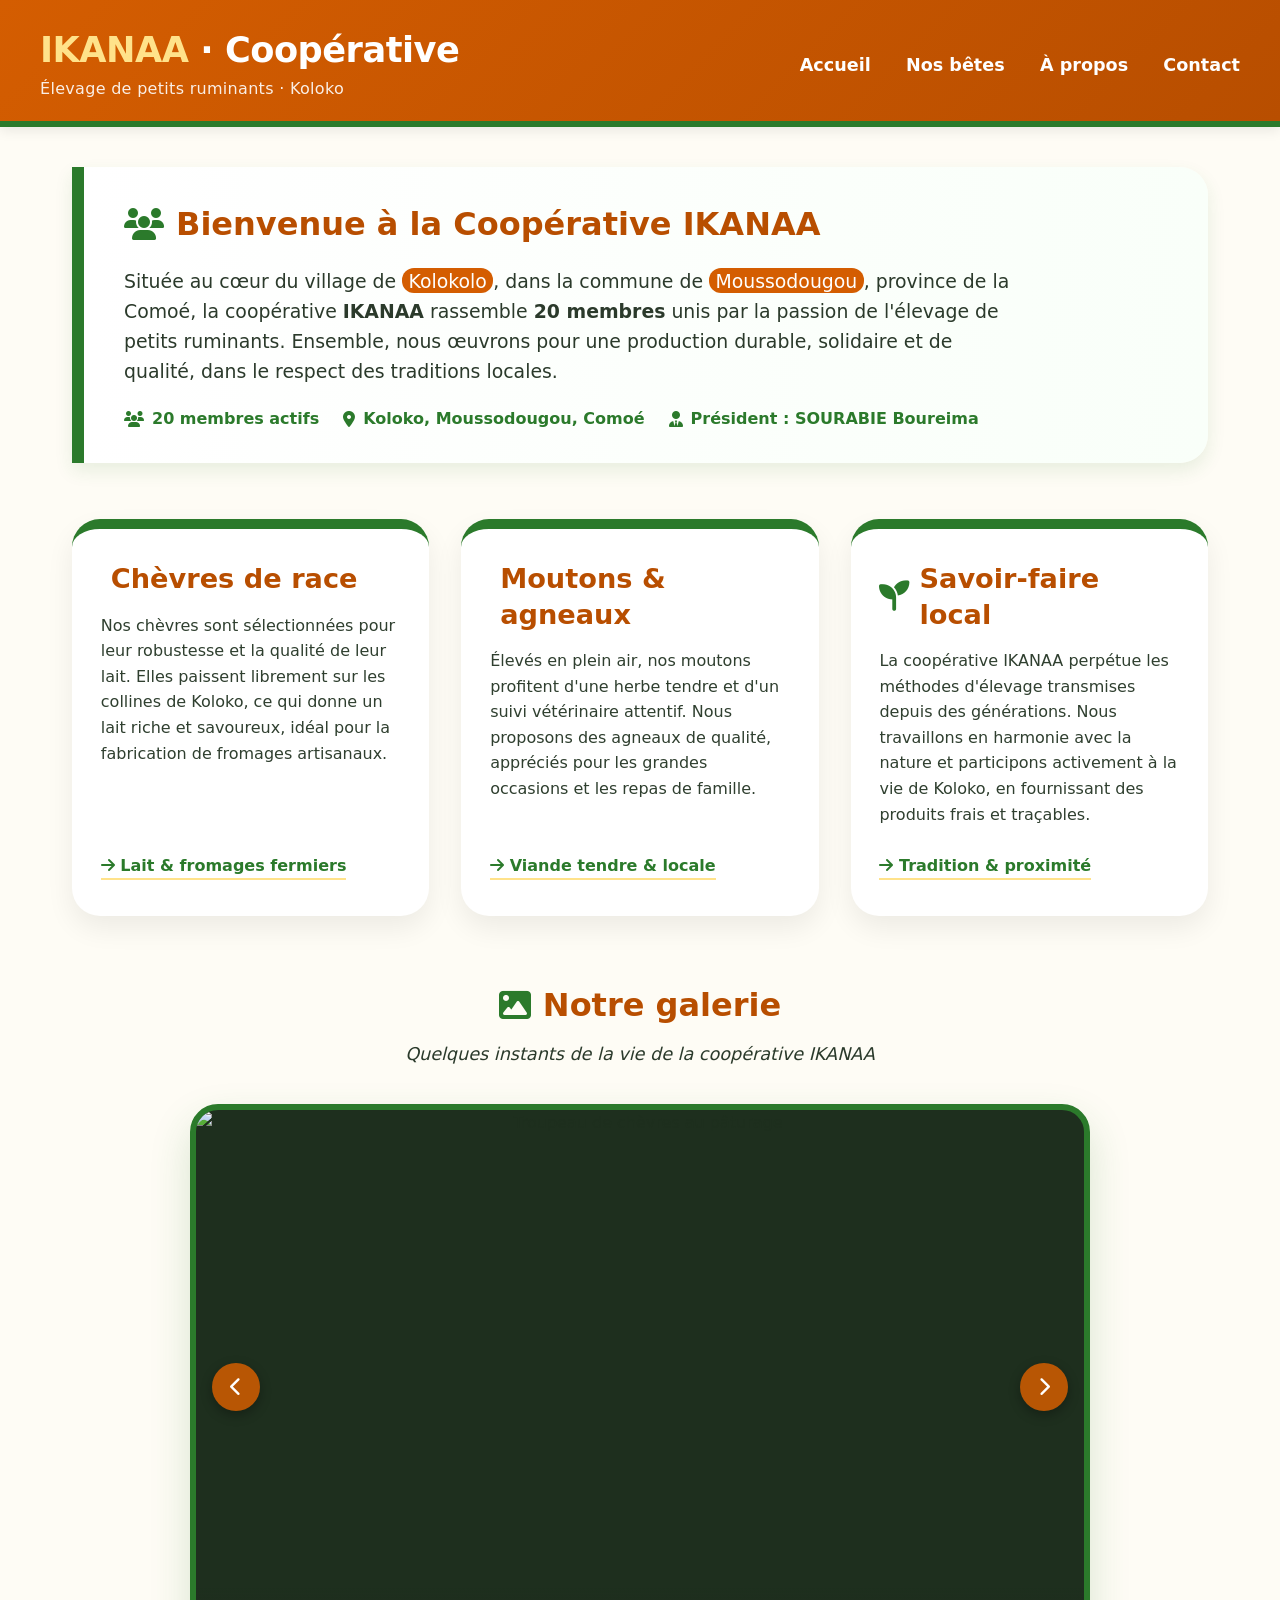
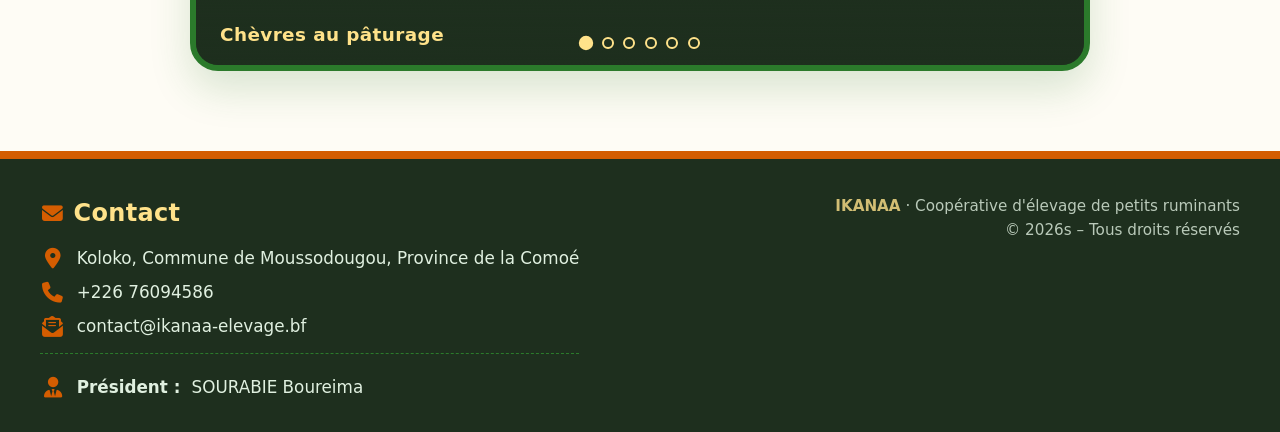
==== index.html @ c22ed73a "Rename indexhtml to index.html" ====
<!DOCTYPE html>
<html lang="fr">
<head>
  <meta charset="UTF-8">
  <meta name="viewport" content="width=device-width, initial-scale=1.0">
  <title>IKANAA · Coopérative d'élevage de petits ruminants à Koloko</title>
  <style>
    /* Réinitialisation douce et palette orange & vert */
    * {
      margin: 0;
      padding: 0;
      box-sizing: border-box;
      font-family: system-ui, 'Segoe UI', Roboto, 'Helvetica Neue', sans-serif;
    }

    body {
      background-color: #fefcf5;
      color: #1e2f1e;
      line-height: 1.6;
      display: flex;
      flex-direction: column;
      min-height: 100vh;
    }

    /* ------ EN-TÊTE & MENU ------ */
    header {
      background: linear-gradient(135deg, #d45d01 0%, #b84e00 100%);
      color: white;
      padding: 1.8rem 2rem 1.2rem;
      border-bottom: 6px solid #2b7a2b;
      box-shadow: 0 4px 12px rgba(0, 0, 0, 0.08);
    }

    .header-container {
      max-width: 1200px;
      margin: 0 auto;
      display: flex;
      flex-wrap: wrap;
      align-items: center;
      justify-content: space-between;
    }

    .logo-titre h1 {
      font-size: 2.2rem;
      font-weight: 700;
      letter-spacing: -0.5px;
      line-height: 1.2;
    }

    .logo-titre h1 span {
      color: #ffe28a;
      font-weight: 800;
    }

    .logo-titre p {
      font-size: 1rem;
      opacity: 0.9;
      margin-top: 0.3rem;
      font-weight: 400;
      letter-spacing: 0.3px;
    }

    nav ul {
      display: flex;
      gap: 2.2rem;
      list-style: none;
    }

    nav a {
      color: white;
      text-decoration: none;
      font-weight: 600;
      font-size: 1.1rem;
      padding: 0.4rem 0;
      border-bottom: 3px solid transparent;
      transition: border-color 0.2s, color 0.2s;
    }

    nav a:hover {
      border-bottom-color: #ffe28a;
      color: #ffe28a;
    }

    /* ------ CORPS PRINCIPAL ------ */
    main {
      flex: 1;
      max-width: 1200px;
      margin: 0 auto;
      padding: 2.5rem 2rem 3rem;
      width: 100%;
    }

    /* Section présentation */
    .presentation {
      background: linear-gradient(to right, #ffffff, #f9fff9);
      border-left: 12px solid #2b7a2b;
      border-radius: 0 28px 28px 0;
      padding: 2rem 2.5rem;
      margin-bottom: 3.5rem;
      box-shadow: 0 8px 18px rgba(43, 122, 43, 0.1);
    }

    .presentation h2 {
      font-size: 2rem;
      color: #b84e00;
      margin-bottom: 1rem;
      display: flex;
      align-items: center;
      gap: 0.75rem;
    }

    .presentation h2::before {
      content: "\f0c0";
      font-family: "Font Awesome 6 Free";
      font-weight: 900;
      font-size: 2rem;
      color: #2b7a2b;
    }

    .presentation p {
      font-size: 1.18rem;
      color: #2b3a2b;
      max-width: 900px;
    }

    .presentation .highlight {
      background: #d45d01;
      color: white;
      padding: 0.1rem 0.4rem;
      border-radius: 12px;
      font-weight: 500;
    }

    .presentation .info-membres {
      margin-top: 1.2rem;
      display: flex;
      flex-wrap: wrap;
      gap: 1.5rem;
      font-weight: 600;
      color: #2b7a2b;
    }

    .presentation .info-membres span {
      display: flex;
      align-items: center;
      gap: 0.5rem;
    }

    /* Cartes */
    .cartes {
      display: flex;
      flex-wrap: wrap;
      gap: 2rem;
      justify-content: center;
    }

    .carte {
      background: white;
      flex: 1 1 280px;
      border-radius: 28px;
      padding: 2rem 1.8rem 2.2rem;
      box-shadow: 0 12px 28px rgba(0, 0, 0, 0.07);
      border-top: 10px solid #2b7a2b;
      transition: transform 0.2s ease, box-shadow 0.2s ease;
      display: flex;
      flex-direction: column;
    }

    .carte:hover {
      transform: translateY(-6px);
      box-shadow: 0 22px 32px rgba(43, 122, 43, 0.15);
      border-top-color: #d45d01;
    }

    .carte h3 {
      font-size: 1.7rem;
      font-weight: 700;
      color: #b84e00;
      margin-bottom: 1rem;
      line-height: 1.3;
      display: flex;
      align-items: center;
      gap: 10px;
    }

    .carte h3 i {
      font-size: 1.9rem;
      color: #2b7a2b;
    }

    .carte p {
      color: #2f3f2f;
      font-size: 1rem;
      flex: 1;
      margin-bottom: 0.8rem;
    }

    .carte .petit-plus {
      margin-top: 0.8rem;
      font-weight: 600;
      color: #2b7a2b;
      display: inline-block;
      border-bottom: 2px solid #ffe28a;
      align-self: flex-start;
    }

    /* ------ GALERIE CARROUSEL ------ */
    .galerie {
      margin-top: 4rem;
      text-align: center;
    }

    .galerie h2 {
      font-size: 2rem;
      color: #b84e00;
      margin-bottom: 0.6rem;
      display: flex;
      align-items: center;
      justify-content: center;
      gap: 0.75rem;
    }

    .galerie h2::before {
      content: "\f03e";
      font-family: "Font Awesome 6 Free";
      font-weight: 900;
      font-size: 2rem;
      color: #2b7a2b;
    }

    .galerie-sous-titre {
      font-size: 1.1rem;
      color: #2b3a2b;
      margin-bottom: 2.2rem;
      font-style: italic;
    }

    .carousel-container {
      position: relative;
      max-width: 900px;
      margin: 0 auto;
      border-radius: 28px;
      overflow: hidden;
      box-shadow: 0 18px 40px rgba(43, 122, 43, 0.18);
      border: 6px solid #2b7a2b;
      background: #1e2f1e;
    }

    .carousel-track-wrapper {
      overflow: hidden;
      width: 100%;
    }

    .carousel-track {
      display: flex;
      transition: transform 0.6s cubic-bezier(0.25, 0.8, 0.25, 1);
      will-change: transform;
    }

    .carousel-slide {
      min-width: 100%;
      position: relative;
      aspect-ratio: 16 / 10;
      margin: 0;
      overflow: hidden;
    }

    .carousel-slide img {
      width: 100%;
      height: 100%;
      object-fit: cover;
      display: block;
    }

    .carousel-legende {
      position: absolute;
      bottom: 0;
      left: 0;
      right: 0;
      background: linear-gradient(to top, rgba(30, 47, 30, 0.9), transparent);
      color: #ffe28a;
      padding: 2rem 1.5rem 1rem;
      font-weight: 600;
      font-size: 1.15rem;
      text-align: left;
      letter-spacing: 0.4px;
    }

    /* Boutons précédent/suivant */
    .carousel-btn {
      position: absolute;
      top: 50%;
      transform: translateY(-50%);
      background: rgba(212, 93, 1, 0.85);
      color: white;
      border: none;
      width: 48px;
      height: 48px;
      border-radius: 50%;
      cursor: pointer;
      font-size: 1.2rem;
      display: flex;
      align-items: center;
      justify-content: center;
      transition: background 0.2s, transform 0.2s;
      z-index: 10;
      box-shadow: 0 4px 12px rgba(0, 0, 0, 0.3);
    }

    .carousel-btn:hover {
      background: #b84e00;
      transform: translateY(-50%) scale(1.1);
    }

    .carousel-btn:active {
      transform: translateY(-50%) scale(0.95);
    }

    .carousel-btn.prev {
      left: 1rem;
    }

    .carousel-btn.next {
      right: 1rem;
    }

    /* Indicateurs (points) */
    .carousel-indicators {
      position: absolute;
      bottom: 1rem;
      left: 50%;
      transform: translateX(-50%);
      display: flex;
      gap: 0.6rem;
      z-index: 10;
    }

    .carousel-indicators button {
      width: 12px;
      height: 12px;
      border-radius: 50%;
      border: 2px solid #ffe28a;
      background: transparent;
      cursor: pointer;
      padding: 0;
      transition: background 0.2s, transform 0.2s;
    }

    .carousel-indicators button.active {
      background: #ffe28a;
      transform: scale(1.2);
    }

    .carousel-indicators button:hover {
      background: rgba(255, 226, 138, 0.6);
    }

    /* ------ PIED DE PAGE ------ */
    footer {
      background: #1e2f1e;
      color: #e0f0e0;
      border-top: 8px solid #d45d01;
      padding: 2.2rem 2rem 1.5rem;
      margin-top: 2rem;
    }

    .footer-content {
      max-width: 1200px;
      margin: 0 auto;
      display: flex;
      flex-wrap: wrap;
      justify-content: space-between;
      align-items: flex-start;
      gap: 1.5rem;
    }

    .contact h4 {
      font-size: 1.5rem;
      color: #ffe28a;
      margin-bottom: 0.8rem;
      font-weight: 600;
      letter-spacing: 0.3px;
      display: flex;
      align-items: center;
      gap: 0.5rem;
    }

    .contact p {
      display: flex;
      align-items: center;
      gap: 0.7rem;
      margin: 0.45rem 0;
      font-size: 1.05rem;
    }

    .contact i {
      font-style: normal;
      font-size: 1.3rem;
      color: #d45d01;
      width: 1.6rem;
      text-align: center;
    }

    .president-info {
      margin-top: 0.8rem;
      padding-top: 0.8rem;
      border-top: 1px dashed #2b7a2b;
    }

    .footer-copy {
      font-size: 0.95rem;
      opacity: 0.8;
      text-align: right;
    }

    .footer-copy strong {
      color: #ffe28a;
    }

    /* Petites adaptations */
    @media (max-width: 700px) {
      header {
        padding: 1.5rem 1.2rem;
      }

      .header-container {
        flex-direction: column;
        align-items: flex-start;
        gap: 1.2rem;
      }

      nav ul {
        gap: 1.5rem;
        flex-wrap: wrap;
      }

      .presentation {
        padding: 1.6rem 1.5rem;
      }

      .presentation h2 {
        font-size: 1.7rem;
      }

      .galerie h2 {
        font-size: 1.7rem;
      }

      .carousel-btn {
        width: 40px;
        height: 40px;
        font-size: 1rem;
      }

      .carousel-btn.prev {
        left: 0.5rem;
      }

      .carousel-btn.next {
        right: 0.5rem;
      }

      .carousel-legende {
        font-size: 1rem;
        padding: 1.5rem 1rem 0.8rem;
      }

      .footer-content {
        flex-direction: column;
        align-items: flex-start;
      }

      .footer-copy {
        text-align: left;
      }
    }

    /* Accessibilité et focus */
    a:focus-visible,
    button:focus-visible {
      outline: 3px solid #ffe28a;
      outline-offset: 4px;
      border-radius: 6px;
    }
  </style>
  <link rel="stylesheet" href="https://cdnjs.cloudflare.com/ajax/libs/font-awesome/6.5.0/css/all.min.css">
</head>
<body>
  <!-- EN-TÊTE avec titre et menu -->
  <header>
    <div class="header-container">
      <div class="logo-titre">
        <h1><span>IKANAA</span> · Coopérative</h1>
        <p>Élevage de petits ruminants · Koloko</p>
      </div>
      <nav>
        <ul>
          <li><a href="#">Accueil</a></li>
          <li><a href="#">Nos bêtes</a></li>
          <li><a href="#">À propos</a></li>
          <li><a href="#">Contact</a></li>
        </ul>
      </nav>
    </div>
  </header>

  <!-- CONTENU PRINCIPAL -->
  <main>
    <!-- Section de présentation -->
    <section class="presentation">
      <h2>Bienvenue à la Coopérative IKANAA</h2>
      <p>
        Située au cœur du village de <span class="highlight">Kolokolo</span>, dans la commune de 
        <span class="highlight">Moussodougou</span>, province de la Comoé, la coopérative 
        <strong>IKANAA</strong> rassemble <strong>20 membres</strong> unis par la passion de 
        l'élevage de petits ruminants. Ensemble, nous œuvrons pour une production durable, 
        solidaire et de qualité, dans le respect des traditions locales.
      </p>
      <div class="info-membres">
        <span><i class="fa-solid fa-users"></i> 20 membres actifs</span>
        <span><i class="fa-solid fa-location-dot"></i> Koloko, Moussodougou, Comoé</span>
        <span><i class="fa-solid fa-user-tie"></i> Président : SOURABIE Boureima</span>
      </div>
    </section>

    <!-- 3 cartes avec titre et texte -->
    <section class="cartes">
      <article class="carte">
        <h3><i class="fa-solid fa-goat"></i> Chèvres de race</h3>
        <p>
          Nos chèvres sont sélectionnées pour leur robustesse et la qualité de leur lait. 
          Elles paissent librement sur les collines de Koloko, ce qui donne un lait 
          riche et savoureux, idéal pour la fabrication de fromages artisanaux.
        </p>
        <span class="petit-plus"><i class="fa-solid fa-arrow-right"></i> Lait & fromages fermiers</span>
      </article>

      <article class="carte">
        <h3><i class="fa-solid fa-sheep"></i> Moutons & agneaux</h3>
        <p>
          Élevés en plein air, nos moutons profitent d'une herbe tendre et d'un suivi 
          vétérinaire attentif. Nous proposons des agneaux de qualité, appréciés pour 
          les grandes occasions et les repas de famille.
        </p>
        <span class="petit-plus"><i class="fa-solid fa-arrow-right"></i> Viande tendre & locale</span>
      </article>

      <article class="carte">
        <h3><i class="fa-solid fa-seedling"></i> Savoir-faire local</h3>
        <p>
          La coopérative IKANAA perpétue les méthodes d'élevage transmises depuis des 
          générations. Nous travaillons en harmonie avec la nature et participons 
          activement à la vie de Koloko, en fournissant des produits frais et traçables.
        </p>
        <span class="petit-plus"><i class="fa-solid fa-arrow-right"></i> Tradition & proximité</span>
      </article>
    </section>

    <!-- GALERIE CARROUSEL -->
    <section class="galerie">
      <h2>Notre galerie</h2>
      <p class="galerie-sous-titre">Quelques instants de la vie de la coopérative IKANAA</p>

      <div class="carousel-container" id="carousel">
        <div class="carousel-track-wrapper">
          <div class="carousel-track" id="carouselTrack">
            <figure class="carousel-slide">
              <img src="https://images.unsplash.com/photo-1524452890241-2c75f9e4c7c8?w=1200&q=80&auto=format&fit=crop" alt="Troupeau de chèvres au pâturage">
              <figcaption class="carousel-legende">Chèvres au pâturage</figcaption>
            </figure>
            <figure class="carousel-slide">
              <img src="https://images.unsplash.com/photo-1484557985045-edf25e08da73?w=1200&q=80&auto=format&fit=crop" alt="Mouton dans les collines">
              <figcaption class="carousel-legende">Moutons en plein air</figcaption>
            </figure>
            <figure class="carousel-slide">
              <img src="https://images.unsplash.com/photo-1516467508483-a7212febe31a?w=1200&q=80&auto=format&fit=crop" alt="Agneau dans un pré">
              <figcaption class="carousel-legende">Agneau curieux</figcaption>
            </figure>
            <figure class="carousel-slide">
              <img src="https://images.unsplash.com/photo-1533416784636-2b0ccfea6b53?w=1200&q=80&auto=format&fit=crop" alt="Chèvre et son chevreau">
              <figcaption class="carousel-legende">Chèvre et son petit</figcaption>
            </figure>
            <figure class="carousel-slide">
              <img src="https://images.unsplash.com/photo-1517849845537-4d257902454a?w=1200&q=80&auto=format&fit=crop" alt="Paysage de Koloko">
              <figcaption class="carousel-legende">Les collines de Koloko</figcaption>
            </figure>
            <figure class="carousel-slide">
              <img src="https://images.unsplash.com/photo-1500595046743-cd271d694d30?w=1200&q=80&auto=format&fit=crop" alt="Coopérative au travail">
              <figcaption class="carousel-legende">Les membres de la coopérative</figcaption>
            </figure>
          </div>
        </div>

        <button class="carousel-btn prev" id="prevBtn" aria-label="Image précédente">
          <i class="fa-solid fa-chevron-left"></i>
        </button>
        <button class="carousel-btn next" id="nextBtn" aria-label="Image suivante">
          <i class="fa-solid fa-chevron-right"></i>
        </button>

        <div class="carousel-indicators" id="indicators"></div>
      </div>
    </section>
  </main>

  <!-- PIED DE PAGE avec contact -->
  <footer>
    <div class="footer-content">
      <div class="contact">
        <h4><i class="fa-solid fa-envelope"></i> Contact</h4>
        <p><i class="fa-solid fa-location-dot"></i> Koloko, Commune de Moussodougou, Province de la Comoé</p>
        <p><i class="fa-solid fa-phone"></i> +226 76094586</p>
        <p><i class="fa-solid fa-envelope-open-text"></i> contact@ikanaa-elevage.bf</p>
        <div class="president-info">
          <p><i class="fa-solid fa-user-tie"></i> <strong>Président :</strong> SOURABIE Boureima</p>
        </div>
      </div>
      <div class="footer-copy">
        <p><strong>IKANAA</strong> · Coopérative d'élevage de petits ruminants</p>
        <p>© 2026s – Tous droits réservés</p>
      </div>
    </div>
  </footer>

  <script>
    (function() {
      const track = document.getElementById('carouselTrack');
      const slides = track.querySelectorAll('.carousel-slide');
      const prevBtn = document.getElementById('prevBtn');
      const nextBtn = document.getElementById('nextBtn');
      const indicatorsContainer = document.getElementById('indicators');
      const totalSlides = slides.length;
      let currentIndex = 0;
      let autoPlayInterval = null;

      // Création des indicateurs
      for (let i = 0; i < totalSlides; i++) {
        const btn = document.createElement('button');
        btn.setAttribute('aria-label', 'Aller à l\'image ' + (i + 1));
        if (i === 0) btn.classList.add('active');
        btn.addEventListener('click', () => goToSlide(i));
        indicatorsContainer.appendChild(btn);
      }

      const indicators = indicatorsContainer.querySelectorAll('button');

      function updateCarousel() {
        track.style.transform = 'translateX(-' + (currentIndex * 100) + '%)';
        indicators.forEach((btn, i) => {
          btn.classList.toggle('active', i === currentIndex);
        });
      }

      function goToSlide(index) {
        if (index < 0) {
          currentIndex = totalSlides - 1;
        } else if (index >= totalSlides) {
          currentIndex = 0;
        } else {
          currentIndex = index;
        }
        updateCarousel();
        resetAutoPlay();
      }

      function nextSlide() {
        goToSlide(currentIndex + 1);
      }

      function prevSlide() {
        goToSlide(currentIndex - 1);
      }

      prevBtn.addEventListener('click', prevSlide);
      nextBtn.addEventListener('click', nextSlide);

      // Navigation au clavier
      document.getElementById('carousel').addEventListener('keydown', (e) => {
        if (e.key === 'ArrowLeft') prevSlide();
        if (e.key === 'ArrowRight') nextSlide();
      });

      // Lecture automatique
      function startAutoPlay() {
        autoPlayInterval = setInterval(nextSlide, 5000);
      }

      function resetAutoPlay() {
        clearInterval(autoPlayInterval);
        startAutoPlay();
      }

      // Pause au survol
      const carouselContainer = document.getElementById('carousel');
      carouselContainer.addEventListener('mouseenter', () => {
        clearInterval(autoPlayInterval);
      });
      carouselContainer.addEventListener('mouseleave', () => {
        startAutoPlay();
      });

      // Support tactile (swipe)
      let touchStartX = 0;
      let touchEndX = 0;

      carouselContainer.addEventListener('touchstart', (e) => {
        touchStartX = e.changedTouches[0].screenX;
      }, { passive: true });

      carouselContainer.addEventListener('touchend', (e) => {
        touchEndX = e.changedTouches[0].screenX;
        const diff = touchStartX - touchEndX;
        if (Math.abs(diff) > 50) {
          if (diff > 0) {
            nextSlide();
          } else {
            prevSlide();
          }
        }
      }, { passive: true });

      // Démarrage
      startAutoPlay();
    })();
  </script>
</body>
</html>
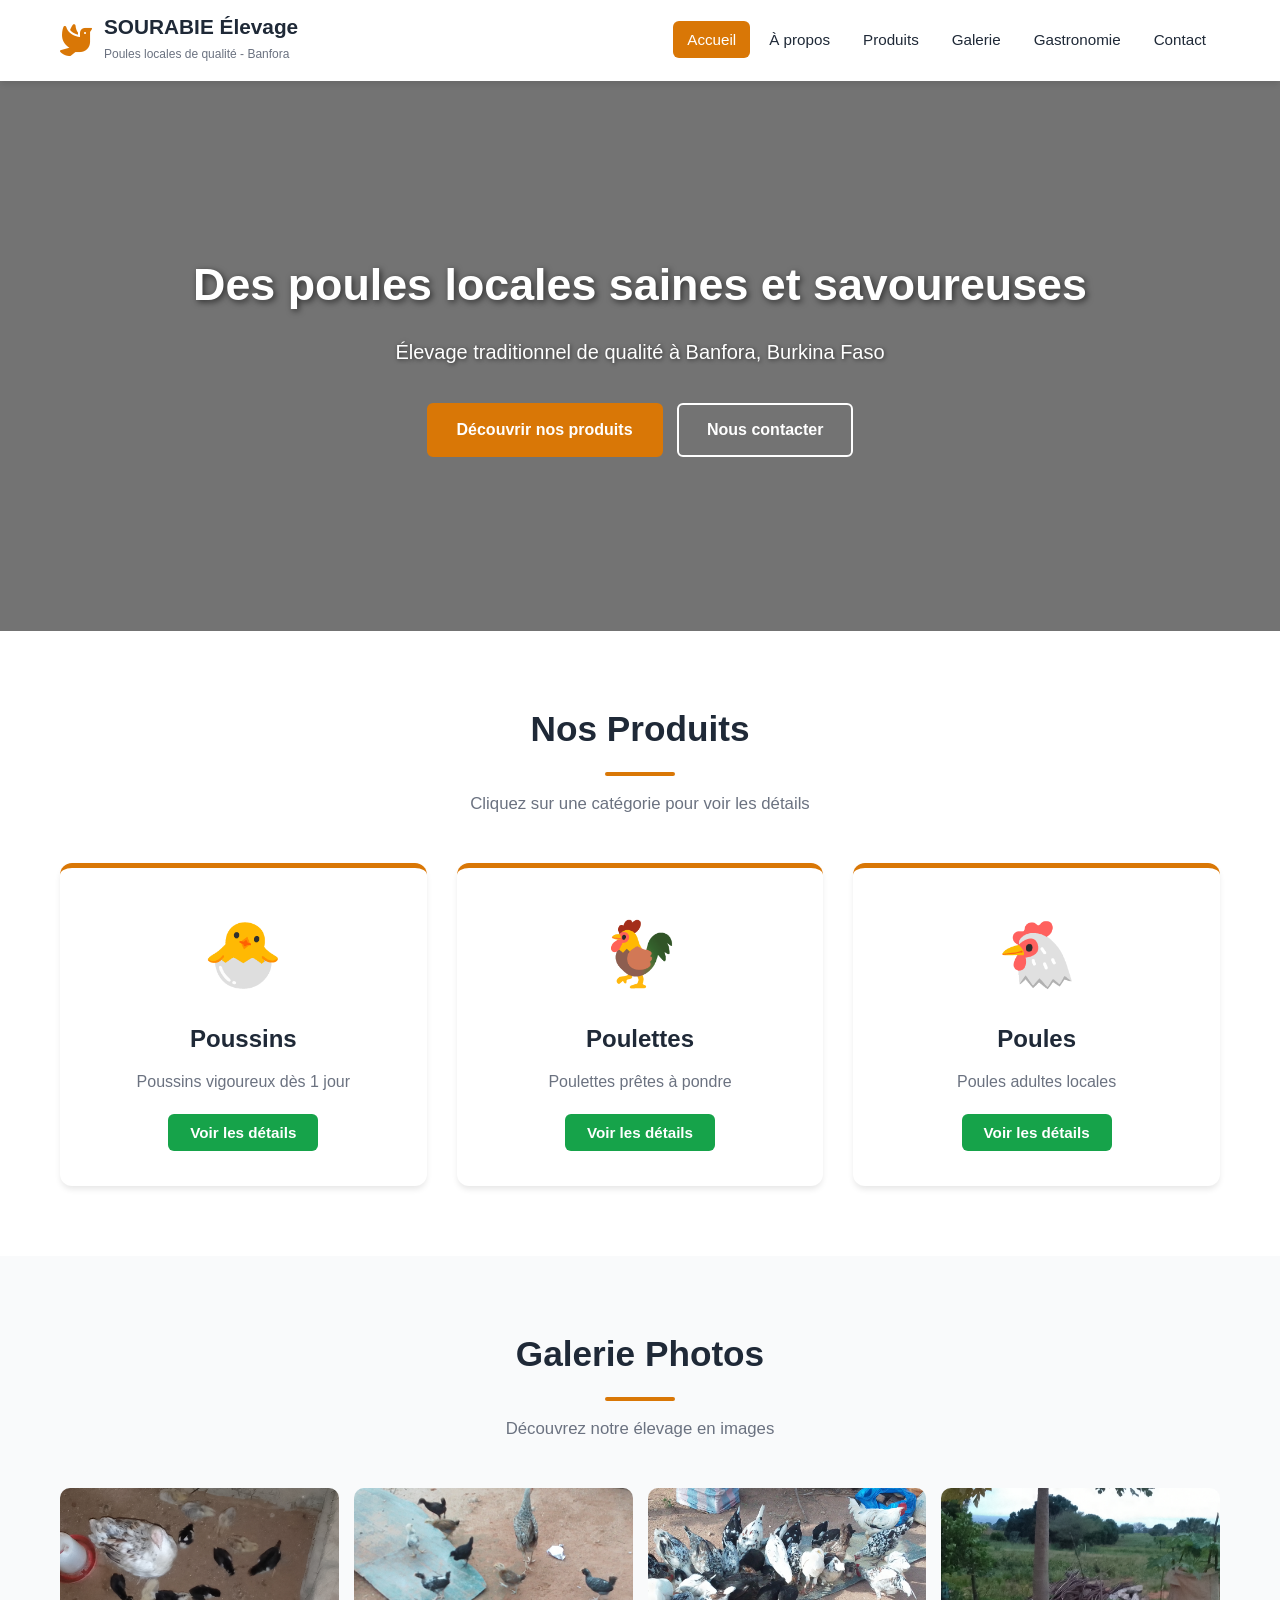
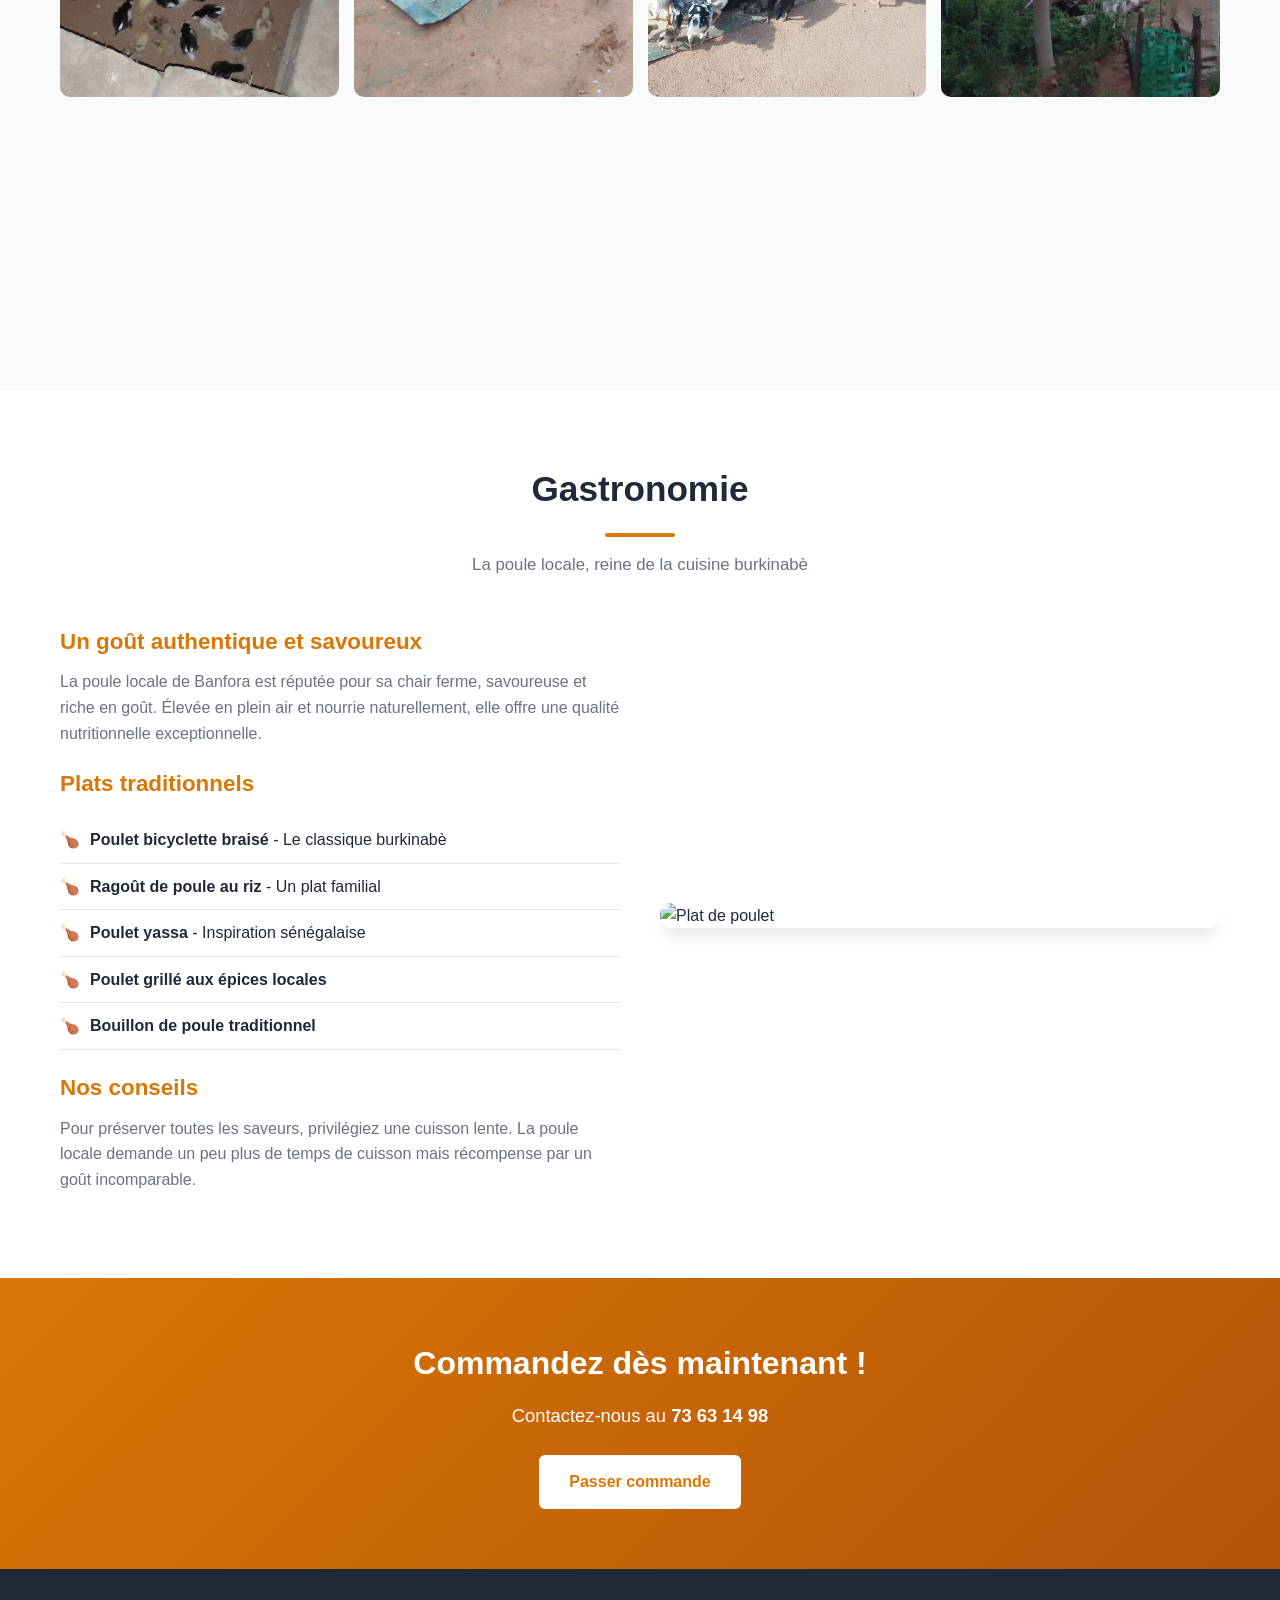
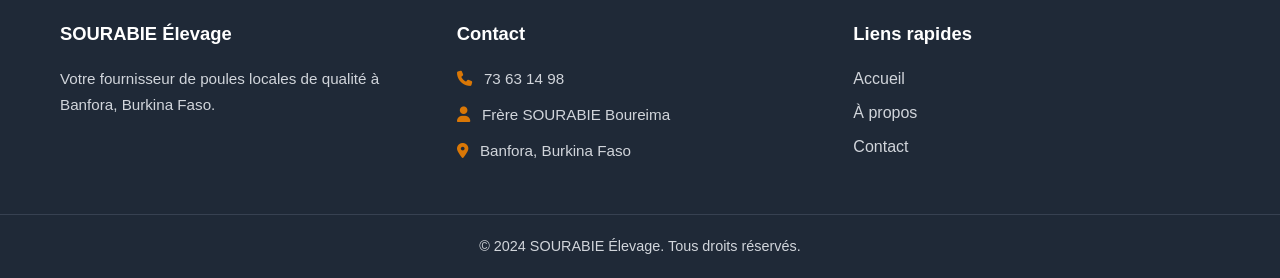
==== commit ff434177: "Add files via upload" ====
--- a/index.html
+++ b/index.html
@@ -1,727 +1,190 @@
-<!DOCTYPE html>
-<html lang="fr">
-<head>
-  <meta charset="UTF-8">
-  <meta name="viewport" content="width=device-width, initial-scale=1.0">
-  <title>IKANAA · Coopérative d'élevage de petits ruminants à Koloko</title>
-  <style>
-    /* Réinitialisation douce et palette orange & vert */
-    * {
-      margin: 0;
-      padding: 0;
-      box-sizing: border-box;
-      font-family: system-ui, 'Segoe UI', Roboto, 'Helvetica Neue', sans-serif;
-    }
-
-    body {
-      background-color: #fefcf5;
-      color: #1e2f1e;
-      line-height: 1.6;
-      display: flex;
-      flex-direction: column;
-      min-height: 100vh;
-    }
-
-    /* ------ EN-TÊTE & MENU ------ */
-    header {
-      background: linear-gradient(135deg, #d45d01 0%, #b84e00 100%);
-      color: white;
-      padding: 1.8rem 2rem 1.2rem;
-      border-bottom: 6px solid #2b7a2b;
-      box-shadow: 0 4px 12px rgba(0, 0, 0, 0.08);
-    }
-
-    .header-container {
-      max-width: 1200px;
-      margin: 0 auto;
-      display: flex;
-      flex-wrap: wrap;
-      align-items: center;
-      justify-content: space-between;
-    }
-
-    .logo-titre h1 {
-      font-size: 2.2rem;
-      font-weight: 700;
-      letter-spacing: -0.5px;
-      line-height: 1.2;
-    }
-
-    .logo-titre h1 span {
-      color: #ffe28a;
-      font-weight: 800;
-    }
-
-    .logo-titre p {
-      font-size: 1rem;
-      opacity: 0.9;
-      margin-top: 0.3rem;
-      font-weight: 400;
-      letter-spacing: 0.3px;
-    }
-
-    nav ul {
-      display: flex;
-      gap: 2.2rem;
-      list-style: none;
-    }
-
-    nav a {
-      color: white;
-      text-decoration: none;
-      font-weight: 600;
-      font-size: 1.1rem;
-      padding: 0.4rem 0;
-      border-bottom: 3px solid transparent;
-      transition: border-color 0.2s, color 0.2s;
-    }
-
-    nav a:hover {
-      border-bottom-color: #ffe28a;
-      color: #ffe28a;
-    }
-
-    /* ------ CORPS PRINCIPAL ------ */
-    main {
-      flex: 1;
-      max-width: 1200px;
-      margin: 0 auto;
-      padding: 2.5rem 2rem 3rem;
-      width: 100%;
-    }
-
-    /* Section présentation */
-    .presentation {
-      background: linear-gradient(to right, #ffffff, #f9fff9);
-      border-left: 12px solid #2b7a2b;
-      border-radius: 0 28px 28px 0;
-      padding: 2rem 2.5rem;
-      margin-bottom: 3.5rem;
-      box-shadow: 0 8px 18px rgba(43, 122, 43, 0.1);
-    }
-
-    .presentation h2 {
-      font-size: 2rem;
-      color: #b84e00;
-      margin-bottom: 1rem;
-      display: flex;
-      align-items: center;
-      gap: 0.75rem;
-    }
-
-    .presentation h2::before {
-      content: "\f0c0";
-      font-family: "Font Awesome 6 Free";
-      font-weight: 900;
-      font-size: 2rem;
-      color: #2b7a2b;
-    }
-
-    .presentation p {
-      font-size: 1.18rem;
-      color: #2b3a2b;
-      max-width: 900px;
-    }
-
-    .presentation .highlight {
-      background: #d45d01;
-      color: white;
-      padding: 0.1rem 0.4rem;
-      border-radius: 12px;
-      font-weight: 500;
-    }
-
-    .presentation .info-membres {
-      margin-top: 1.2rem;
-      display: flex;
-      flex-wrap: wrap;
-      gap: 1.5rem;
-      font-weight: 600;
-      color: #2b7a2b;
-    }
-
-    .presentation .info-membres span {
-      display: flex;
-      align-items: center;
-      gap: 0.5rem;
-    }
-
-    /* Cartes */
-    .cartes {
-      display: flex;
-      flex-wrap: wrap;
-      gap: 2rem;
-      justify-content: center;
-    }
-
-    .carte {
-      background: white;
-      flex: 1 1 280px;
-      border-radius: 28px;
-      padding: 2rem 1.8rem 2.2rem;
-      box-shadow: 0 12px 28px rgba(0, 0, 0, 0.07);
-      border-top: 10px solid #2b7a2b;
-      transition: transform 0.2s ease, box-shadow 0.2s ease;
-      display: flex;
-      flex-direction: column;
-    }
-
-    .carte:hover {
-      transform: translateY(-6px);
-      box-shadow: 0 22px 32px rgba(43, 122, 43, 0.15);
-      border-top-color: #d45d01;
-    }
-
-    .carte h3 {
-      font-size: 1.7rem;
-      font-weight: 700;
-      color: #b84e00;
-      margin-bottom: 1rem;
-      line-height: 1.3;
-      display: flex;
-      align-items: center;
-      gap: 10px;
-    }
-
-    .carte h3 i {
-      font-size: 1.9rem;
-      color: #2b7a2b;
-    }
-
-    .carte p {
-      color: #2f3f2f;
-      font-size: 1rem;
-      flex: 1;
-      margin-bottom: 0.8rem;
-    }
-
-    .carte .petit-plus {
-      margin-top: 0.8rem;
-      font-weight: 600;
-      color: #2b7a2b;
-      display: inline-block;
-      border-bottom: 2px solid #ffe28a;
-      align-self: flex-start;
-    }
-
-    /* ------ GALERIE CARROUSEL ------ */
-    .galerie {
-      margin-top: 4rem;
-      text-align: center;
-    }
-
-    .galerie h2 {
-      font-size: 2rem;
-      color: #b84e00;
-      margin-bottom: 0.6rem;
-      display: flex;
-      align-items: center;
-      justify-content: center;
-      gap: 0.75rem;
-    }
-
-    .galerie h2::before {
-      content: "\f03e";
-      font-family: "Font Awesome 6 Free";
-      font-weight: 900;
-      font-size: 2rem;
-      color: #2b7a2b;
-    }
-
-    .galerie-sous-titre {
-      font-size: 1.1rem;
-      color: #2b3a2b;
-      margin-bottom: 2.2rem;
-      font-style: italic;
-    }
-
-    .carousel-container {
-      position: relative;
-      max-width: 900px;
-      margin: 0 auto;
-      border-radius: 28px;
-      overflow: hidden;
-      box-shadow: 0 18px 40px rgba(43, 122, 43, 0.18);
-      border: 6px solid #2b7a2b;
-      background: #1e2f1e;
-    }
-
-    .carousel-track-wrapper {
-      overflow: hidden;
-      width: 100%;
-    }
-
-    .carousel-track {
-      display: flex;
-      transition: transform 0.6s cubic-bezier(0.25, 0.8, 0.25, 1);
-      will-change: transform;
-    }
-
-    .carousel-slide {
-      min-width: 100%;
-      position: relative;
-      aspect-ratio: 16 / 10;
-      margin: 0;
-      overflow: hidden;
-    }
-
-    .carousel-slide img {
-      width: 100%;
-      height: 100%;
-      object-fit: cover;
-      display: block;
-    }
-
-    .carousel-legende {
-      position: absolute;
-      bottom: 0;
-      left: 0;
-      right: 0;
-      background: linear-gradient(to top, rgba(30, 47, 30, 0.9), transparent);
-      color: #ffe28a;
-      padding: 2rem 1.5rem 1rem;
-      font-weight: 600;
-      font-size: 1.15rem;
-      text-align: left;
-      letter-spacing: 0.4px;
-    }
-
-    /* Boutons précédent/suivant */
-    .carousel-btn {
-      position: absolute;
-      top: 50%;
-      transform: translateY(-50%);
-      background: rgba(212, 93, 1, 0.85);
-      color: white;
-      border: none;
-      width: 48px;
-      height: 48px;
-      border-radius: 50%;
-      cursor: pointer;
-      font-size: 1.2rem;
-      display: flex;
-      align-items: center;
-      justify-content: center;
-      transition: background 0.2s, transform 0.2s;
-      z-index: 10;
-      box-shadow: 0 4px 12px rgba(0, 0, 0, 0.3);
-    }
-
-    .carousel-btn:hover {
-      background: #b84e00;
-      transform: translateY(-50%) scale(1.1);
-    }
-
-    .carousel-btn:active {
-      transform: translateY(-50%) scale(0.95);
-    }
-
-    .carousel-btn.prev {
-      left: 1rem;
-    }
-
-    .carousel-btn.next {
-      right: 1rem;
-    }
-
-    /* Indicateurs (points) */
-    .carousel-indicators {
-      position: absolute;
-      bottom: 1rem;
-      left: 50%;
-      transform: translateX(-50%);
-      display: flex;
-      gap: 0.6rem;
-      z-index: 10;
-    }
-
-    .carousel-indicators button {
-      width: 12px;
-      height: 12px;
-      border-radius: 50%;
-      border: 2px solid #ffe28a;
-      background: transparent;
-      cursor: pointer;
-      padding: 0;
-      transition: background 0.2s, transform 0.2s;
-    }
-
-    .carousel-indicators button.active {
-      background: #ffe28a;
-      transform: scale(1.2);
-    }
-
-    .carousel-indicators button:hover {
-      background: rgba(255, 226, 138, 0.6);
-    }
-
-    /* ------ PIED DE PAGE ------ */
-    footer {
-      background: #1e2f1e;
-      color: #e0f0e0;
-      border-top: 8px solid #d45d01;
-      padding: 2.2rem 2rem 1.5rem;
-      margin-top: 2rem;
-    }
-
-    .footer-content {
-      max-width: 1200px;
-      margin: 0 auto;
-      display: flex;
-      flex-wrap: wrap;
-      justify-content: space-between;
-      align-items: flex-start;
-      gap: 1.5rem;
-    }
-
-    .contact h4 {
-      font-size: 1.5rem;
-      color: #ffe28a;
-      margin-bottom: 0.8rem;
-      font-weight: 600;
-      letter-spacing: 0.3px;
-      display: flex;
-      align-items: center;
-      gap: 0.5rem;
-    }
-
-    .contact p {
-      display: flex;
-      align-items: center;
-      gap: 0.7rem;
-      margin: 0.45rem 0;
-      font-size: 1.05rem;
-    }
-
-    .contact i {
-      font-style: normal;
-      font-size: 1.3rem;
-      color: #d45d01;
-      width: 1.6rem;
-      text-align: center;
-    }
-
-    .president-info {
-      margin-top: 0.8rem;
-      padding-top: 0.8rem;
-      border-top: 1px dashed #2b7a2b;
-    }
-
-    .footer-copy {
-      font-size: 0.95rem;
-      opacity: 0.8;
-      text-align: right;
-    }
-
-    .footer-copy strong {
-      color: #ffe28a;
-    }
-
-    /* Petites adaptations */
-    @media (max-width: 700px) {
-      header {
-        padding: 1.5rem 1.2rem;
-      }
-
-      .header-container {
-        flex-direction: column;
-        align-items: flex-start;
-        gap: 1.2rem;
-      }
-
-      nav ul {
-        gap: 1.5rem;
-        flex-wrap: wrap;
-      }
-
-      .presentation {
-        padding: 1.6rem 1.5rem;
-      }
-
-      .presentation h2 {
-        font-size: 1.7rem;
-      }
-
-      .galerie h2 {
-        font-size: 1.7rem;
-      }
-
-      .carousel-btn {
-        width: 40px;
-        height: 40px;
-        font-size: 1rem;
-      }
-
-      .carousel-btn.prev {
-        left: 0.5rem;
-      }
-
-      .carousel-btn.next {
-        right: 0.5rem;
-      }
-
-      .carousel-legende {
-        font-size: 1rem;
-        padding: 1.5rem 1rem 0.8rem;
-      }
-
-      .footer-content {
-        flex-direction: column;
-        align-items: flex-start;
-      }
-
-      .footer-copy {
-        text-align: left;
-      }
-    }
-
-    /* Accessibilité et focus */
-    a:focus-visible,
-    button:focus-visible {
-      outline: 3px solid #ffe28a;
-      outline-offset: 4px;
-      border-radius: 6px;
-    }
-  </style>
-  <link rel="stylesheet" href="https://cdnjs.cloudflare.com/ajax/libs/font-awesome/6.5.0/css/all.min.css">
-</head>
-<body>
-  <!-- EN-TÊTE avec titre et menu -->
-  <header>
-    <div class="header-container">
-      <div class="logo-titre">
-        <h1><span>IKANAA</span> · Coopérative</h1>
-        <p>Élevage de petits ruminants · Koloko</p>
-      </div>
-      <nav>
-        <ul>
-          <li><a href="#">Accueil</a></li>
-          <li><a href="#">Nos bêtes</a></li>
-          <li><a href="#">À propos</a></li>
-          <li><a href="#">Contact</a></li>
-        </ul>
-      </nav>
-    </div>
-  </header>
-
-  <!-- CONTENU PRINCIPAL -->
-  <main>
-    <!-- Section de présentation -->
-    <section class="presentation">
-      <h2>Bienvenue à la Coopérative IKANAA</h2>
-      <p>
-        Située au cœur du village de <span class="highlight">Kolokolo</span>, dans la commune de 
-        <span class="highlight">Moussodougou</span>, province de la Comoé, la coopérative 
-        <strong>IKANAA</strong> rassemble <strong>20 membres</strong> unis par la passion de 
-        l'élevage de petits ruminants. Ensemble, nous œuvrons pour une production durable, 
-        solidaire et de qualité, dans le respect des traditions locales.
-      </p>
-      <div class="info-membres">
-        <span><i class="fa-solid fa-users"></i> 20 membres actifs</span>
-        <span><i class="fa-solid fa-location-dot"></i> Koloko, Moussodougou, Comoé</span>
-        <span><i class="fa-solid fa-user-tie"></i> Président : SOURABIE Boureima</span>
-      </div>
-    </section>
-
-    <!-- 3 cartes avec titre et texte -->
-    <section class="cartes">
-      <article class="carte">
-        <h3><i class="fa-solid fa-goat"></i> Chèvres de race</h3>
-        <p>
-          Nos chèvres sont sélectionnées pour leur robustesse et la qualité de leur lait. 
-          Elles paissent librement sur les collines de Koloko, ce qui donne un lait 
-          riche et savoureux, idéal pour la fabrication de fromages artisanaux.
-        </p>
-        <span class="petit-plus"><i class="fa-solid fa-arrow-right"></i> Lait & fromages fermiers</span>
-      </article>
-
-      <article class="carte">
-        <h3><i class="fa-solid fa-sheep"></i> Moutons & agneaux</h3>
-        <p>
-          Élevés en plein air, nos moutons profitent d'une herbe tendre et d'un suivi 
-          vétérinaire attentif. Nous proposons des agneaux de qualité, appréciés pour 
-          les grandes occasions et les repas de famille.
-        </p>
-        <span class="petit-plus"><i class="fa-solid fa-arrow-right"></i> Viande tendre & locale</span>
-      </article>
-
-      <article class="carte">
-        <h3><i class="fa-solid fa-seedling"></i> Savoir-faire local</h3>
-        <p>
-          La coopérative IKANAA perpétue les méthodes d'élevage transmises depuis des 
-          générations. Nous travaillons en harmonie avec la nature et participons 
-          activement à la vie de Koloko, en fournissant des produits frais et traçables.
-        </p>
-        <span class="petit-plus"><i class="fa-solid fa-arrow-right"></i> Tradition & proximité</span>
-      </article>
-    </section>
-
-    <!-- GALERIE CARROUSEL -->
-    <section class="galerie">
-      <h2>Notre galerie</h2>
-      <p class="galerie-sous-titre">Quelques instants de la vie de la coopérative IKANAA</p>
-
-      <div class="carousel-container" id="carousel">
-        <div class="carousel-track-wrapper">
-          <div class="carousel-track" id="carouselTrack">
-            <figure class="carousel-slide">
-              <img src="https://images.unsplash.com/photo-1524452890241-2c75f9e4c7c8?w=1200&q=80&auto=format&fit=crop" alt="Troupeau de chèvres au pâturage">
-              <figcaption class="carousel-legende">Chèvres au pâturage</figcaption>
-            </figure>
-            <figure class="carousel-slide">
-              <img src="https://images.unsplash.com/photo-1484557985045-edf25e08da73?w=1200&q=80&auto=format&fit=crop" alt="Mouton dans les collines">
-              <figcaption class="carousel-legende">Moutons en plein air</figcaption>
-            </figure>
-            <figure class="carousel-slide">
-              <img src="https://images.unsplash.com/photo-1516467508483-a7212febe31a?w=1200&q=80&auto=format&fit=crop" alt="Agneau dans un pré">
-              <figcaption class="carousel-legende">Agneau curieux</figcaption>
-            </figure>
-            <figure class="carousel-slide">
-              <img src="https://images.unsplash.com/photo-1533416784636-2b0ccfea6b53?w=1200&q=80&auto=format&fit=crop" alt="Chèvre et son chevreau">
-              <figcaption class="carousel-legende">Chèvre et son petit</figcaption>
-            </figure>
-            <figure class="carousel-slide">
-              <img src="https://images.unsplash.com/photo-1517849845537-4d257902454a?w=1200&q=80&auto=format&fit=crop" alt="Paysage de Koloko">
-              <figcaption class="carousel-legende">Les collines de Koloko</figcaption>
-            </figure>
-            <figure class="carousel-slide">
-              <img src="https://images.unsplash.com/photo-1500595046743-cd271d694d30?w=1200&q=80&auto=format&fit=crop" alt="Coopérative au travail">
-              <figcaption class="carousel-legende">Les membres de la coopérative</figcaption>
-            </figure>
-          </div>
-        </div>
-
-        <button class="carousel-btn prev" id="prevBtn" aria-label="Image précédente">
-          <i class="fa-solid fa-chevron-left"></i>
-        </button>
-        <button class="carousel-btn next" id="nextBtn" aria-label="Image suivante">
-          <i class="fa-solid fa-chevron-right"></i>
-        </button>
-
-        <div class="carousel-indicators" id="indicators"></div>
-      </div>
-    </section>
-  </main>
-
-  <!-- PIED DE PAGE avec contact -->
-  <footer>
-    <div class="footer-content">
-      <div class="contact">
-        <h4><i class="fa-solid fa-envelope"></i> Contact</h4>
-        <p><i class="fa-solid fa-location-dot"></i> Koloko, Commune de Moussodougou, Province de la Comoé</p>
-        <p><i class="fa-solid fa-phone"></i> +226 76094586</p>
-        <p><i class="fa-solid fa-envelope-open-text"></i> contact@ikanaa-elevage.bf</p>
-        <div class="president-info">
-          <p><i class="fa-solid fa-user-tie"></i> <strong>Président :</strong> SOURABIE Boureima</p>
-        </div>
-      </div>
-      <div class="footer-copy">
-        <p><strong>IKANAA</strong> · Coopérative d'élevage de petits ruminants</p>
-        <p>© 2026s – Tous droits réservés</p>
-      </div>
-    </div>
-  </footer>
-
-  <script>
-    (function() {
-      const track = document.getElementById('carouselTrack');
-      const slides = track.querySelectorAll('.carousel-slide');
-      const prevBtn = document.getElementById('prevBtn');
-      const nextBtn = document.getElementById('nextBtn');
-      const indicatorsContainer = document.getElementById('indicators');
-      const totalSlides = slides.length;
-      let currentIndex = 0;
-      let autoPlayInterval = null;
-
-      // Création des indicateurs
-      for (let i = 0; i < totalSlides; i++) {
-        const btn = document.createElement('button');
-        btn.setAttribute('aria-label', 'Aller à l\'image ' + (i + 1));
-        if (i === 0) btn.classList.add('active');
-        btn.addEventListener('click', () => goToSlide(i));
-        indicatorsContainer.appendChild(btn);
-      }
-
-      const indicators = indicatorsContainer.querySelectorAll('button');
-
-      function updateCarousel() {
-        track.style.transform = 'translateX(-' + (currentIndex * 100) + '%)';
-        indicators.forEach((btn, i) => {
-          btn.classList.toggle('active', i === currentIndex);
-        });
-      }
-
-      function goToSlide(index) {
-        if (index < 0) {
-          currentIndex = totalSlides - 1;
-        } else if (index >= totalSlides) {
-          currentIndex = 0;
-        } else {
-          currentIndex = index;
-        }
-        updateCarousel();
-        resetAutoPlay();
-      }
-
-      function nextSlide() {
-        goToSlide(currentIndex + 1);
-      }
-
-      function prevSlide() {
-        goToSlide(currentIndex - 1);
-      }
-
-      prevBtn.addEventListener('click', prevSlide);
-      nextBtn.addEventListener('click', nextSlide);
-
-      // Navigation au clavier
-      document.getElementById('carousel').addEventListener('keydown', (e) => {
-        if (e.key === 'ArrowLeft') prevSlide();
-        if (e.key === 'ArrowRight') nextSlide();
-      });
-
-      // Lecture automatique
-      function startAutoPlay() {
-        autoPlayInterval = setInterval(nextSlide, 5000);
-      }
-
-      function resetAutoPlay() {
-        clearInterval(autoPlayInterval);
-        startAutoPlay();
-      }
-
-      // Pause au survol
-      const carouselContainer = document.getElementById('carousel');
-      carouselContainer.addEventListener('mouseenter', () => {
-        clearInterval(autoPlayInterval);
-      });
-      carouselContainer.addEventListener('mouseleave', () => {
-        startAutoPlay();
-      });
-
-      // Support tactile (swipe)
-      let touchStartX = 0;
-      let touchEndX = 0;
-
-      carouselContainer.addEventListener('touchstart', (e) => {
-        touchStartX = e.changedTouches[0].screenX;
-      }, { passive: true });
-
-      carouselContainer.addEventListener('touchend', (e) => {
-        touchEndX = e.changedTouches[0].screenX;
-        const diff = touchStartX - touchEndX;
-        if (Math.abs(diff) > 50) {
-          if (diff > 0) {
-            nextSlide();
-          } else {
-            prevSlide();
-          }
-        }
-      }, { passive: true });
-
-      // Démarrage
-      startAutoPlay();
-    })();
-  </script>
-</body>
-</html>
+<!DOCTYPE html>
+<html lang="fr">
+<head>
+    <meta charset="UTF-8">
+    <meta name="viewport" content="width=device-width, initial-scale=1.0">
+    <meta name="description" content="Vente de poules locales, poulettes et poussins à Banfora, Burkina Faso. Frère SOURABIE Boureima - Élevage de qualité.">
+    <title>SOURABIE Élevage - Poules Locales à Banfora</title>
+    <link rel="stylesheet" href="style.css">
+    <link rel="stylesheet" href="https://cdnjs.cloudflare.com/ajax/libs/font-awesome/6.4.0/css/all.min.css">
+</head>
+<body>
+    <!-- En-tête -->
+    <header>
+        <div class="container header-container">
+            <div class="logo">
+                <i class="fas fa-dove"></i>
+                <div>
+                    <h1>SOURABIE Élevage</h1>
+                    <span>Poules locales de qualité - Banfora</span>
+                </div>
+            </div>
+            <nav>
+                <button class="menu-toggle" id="menuToggle" aria-label="Menu">
+                    <i class="fas fa-bars"></i>
+                </button>
+                <ul class="nav-menu" id="navMenu">
+                    <li><a href="index.html" class="active">Accueil</a></li>
+                    <li><a href="apropos.html">À propos</a></li>
+                    <li><a href="#produits">Produits</a></li>
+                    <li><a href="#galerie">Galerie</a></li>
+                    <li><a href="#gastronomie">Gastronomie</a></li>
+                    <li><a href="contact.html">Contact</a></li>
+                </ul>
+            </nav>
+        </div>
+    </header>
+
+    <!-- Bannière hero -->
+    <section class="hero">
+        <div class="hero-content">
+            <h2>Des poules locales saines et savoureuses</h2>
+            <p>Élevage traditionnel de qualité à Banfora, Burkina Faso</p>
+            <a href="#produits" class="btn btn-primary">Découvrir nos produits</a>
+            <a href="contact.html" class="btn btn-secondary">Nous contacter</a>
+        </div>
+    </section>
+
+    <!-- Section produits -->
+    <section id="produits" class="section">
+        <div class="container">
+            <h2 class="section-title">Nos Produits</h2>
+            <p class="section-subtitle">Cliquez sur une catégorie pour voir les détails</p>
+            
+            <div class="produits-grid">
+                <div class="produit-card" data-produit="poussin">
+                    <div class="produit-icon">🐣</div>
+                    <h3>Poussins</h3>
+                    <p>Poussins vigoureux dès 1 jour</p>
+                    <button class="btn-details">Voir les détails</button>
+                </div>
+                
+                <div class="produit-card" data-produit="poulette">
+                    <div class="produit-icon">🐓</div>
+                    <h3>Poulettes</h3>
+                    <p>Poulettes prêtes à pondre</p>
+                    <button class="btn-details">Voir les détails</button>
+                </div>
+                
+                <div class="produit-card" data-produit="poule">
+                    <div class="produit-icon">🐔</div>
+                    <h3>Poules</h3>
+                    <p>Poules adultes locales</p>
+                    <button class="btn-details">Voir les détails</button>
+                </div>
+            </div>
+        </div>
+    </section>
+
+    <!-- Modal détails produit -->
+    <div class="modal" id="modalProduit">
+        <div class="modal-content">
+            <span class="close-modal">&times;</span>
+            <div id="modalBody"></div>
+        </div>
+    </div>
+
+    <!-- Galerie photos -->
+    <section id="galerie" class="section section-alt">
+        <div class="container">
+            <h2 class="section-title">Galerie Photos</h2>
+            <p class="section-subtitle">Découvrez notre élevage en images</p>
+            
+            <div class="galerie-grid">
+                <div class="galerie-item">
+                    <img src="images/image2.jpg" alt="Poussins">
+                    <div class="galerie-overlay"><span>Poussins</span></div>
+                </div>
+                <div class="galerie-item">
+                    <img src="images/image3.jpg" alt="Poulettes">
+                    <div class="galerie-overlay"><span>Poulettes</span></div>
+                </div>
+                <div class="galerie-item">
+                    <img src="images/image1.jpg" alt="Poules">
+                    <div class="galerie-overlay"><span>Poules adultes</span></div>
+                </div>
+                <div class="galerie-item">
+                    <img src="images/image4.jpg" alt="Élevage">
+                    <div class="galerie-overlay"><span>Notre élevage</span></div>
+                </div>
+                <div class="galerie-item">
+                    <img src="images/image5.jpg" alt="Poulailler">
+                    <div class="galerie-overlay"><span>Poulailler</span></div>
+                </div>
+                <div class="galerie-item">
+                    <img src="https://images.unsplash.com/photo-1569163139394-de4e4f43e4e3?w=600" alt="Repas">
+                    <div class="galerie-overlay"><span>Nos produits</span></div>
+                </div>
+            </div>
+        </div>
+    </section>
+
+    <!-- Gastronomie -->
+    <section id="gastronomie" class="section">
+        <div class="container">
+            <h2 class="section-title">Gastronomie</h2>
+            <p class="section-subtitle">La poule locale, reine de la cuisine burkinabè</p>
+            
+            <div class="gastronomie-content">
+                <div class="gastronomie-text">
+                    <h3>Un goût authentique et savoureux</h3>
+                    <p>La poule locale de Banfora est réputée pour sa chair ferme, savoureuse et riche en goût. Élevée en plein air et nourrie naturellement, elle offre une qualité nutritionnelle exceptionnelle.</p>
+                    
+                    <h3>Plats traditionnels</h3>
+                    <ul>
+                        <li><strong>Poulet bicyclette braisé</strong> - Le classique burkinabè</li>
+                        <li><strong>Ragoût de poule au riz</strong> - Un plat familial</li>
+                        <li><strong>Poulet yassa</strong> - Inspiration sénégalaise</li>
+                        <li><strong>Poulet grillé aux épices locales</strong></li>
+                        <li><strong>Bouillon de poule traditionnel</strong></li>
+                    </ul>
+                    
+                    <h3>Nos conseils</h3>
+                    <p>Pour préserver toutes les saveurs, privilégiez une cuisson lente. La poule locale demande un peu plus de temps de cuisson mais récompense par un goût incomparable.</p>
+                </div>
+                <div class="gastronomie-image">
+                    <img src="https://images.unsplash.com/photo-1598103442097-8b74394b95c6?w=600" alt="Plat de poulet">
+                </div>
+            </div>
+        </div>
+    </section>
+
+    <!-- Appel à l'action -->
+    <section class="cta">
+        <div class="container">
+            <h2>Commandez dès maintenant !</h2>
+            <p>Contactez-nous au <strong>73 63 14 98</strong></p>
+            <a href="contact.html" class="btn btn-primary">Passer commande</a>
+        </div>
+    </section>
+
+    <!-- Pied de page -->
+    <footer>
+        <div class="container footer-content">
+            <div class="footer-col">
+                <h3>SOURABIE Élevage</h3>
+                <p>Votre fournisseur de poules locales de qualité à Banfora, Burkina Faso.</p>
+            </div>
+            <div class="footer-col">
+                <h3>Contact</h3>
+                <p><i class="fas fa-phone"></i> 73 63 14 98</p>
+                <p><i class="fas fa-user"></i> Frère SOURABIE Boureima</p>
+                <p><i class="fas fa-map-marker-alt"></i> Banfora, Burkina Faso</p>
+            </div>
+            <div class="footer-col">
+                <h3>Liens rapides</h3>
+                <ul>
+                    <li><a href="index.html">Accueil</a></li>
+                    <li><a href="apropos.html">À propos</a></li>
+                    <li><a href="contact.html">Contact</a></li>
+                </ul>
+            </div>
+        </div>
+        <div class="footer-bottom">
+            <p>&copy; 2024 SOURABIE Élevage. Tous droits réservés.</p>
+        </div>
+    </footer>
+
+    <script src="script.js"></script>
+</body>
+</html>
--- a/style.css
+++ b/style.css
@@ -0,0 +1,832 @@
+/* Reset et bases */
+* {
+    margin: 0;
+    padding: 0;
+    box-sizing: border-box;
+}
+
+:root {
+    --primary: #d97706;
+    --primary-dark: #b45309;
+    --secondary: #16a34a;
+    --dark: #1f2937;
+    --light: #f9fafb;
+    --gray: #6b7280;
+    --border: #e5e7eb;
+    --shadow: 0 4px 6px -1px rgba(0, 0, 0, 0.1);
+    --shadow-lg: 0 10px 15px -3px rgba(0, 0, 0, 0.1);
+}
+
+body {
+    font-family: 'Segoe UI', Tahoma, Geneva, Verdana, sans-serif;
+    line-height: 1.6;
+    color: var(--dark);
+    background-color: #fff;
+}
+
+.container {
+    max-width: 1200px;
+    margin: 0 auto;
+    padding: 0 20px;
+}
+
+a {
+    text-decoration: none;
+    color: inherit;
+}
+
+img {
+    max-width: 100%;
+    height: auto;
+    display: block;
+}
+
+/* Header */
+header {
+    background: #fff;
+    box-shadow: var(--shadow);
+    position: sticky;
+    top: 0;
+    z-index: 1000;
+}
+
+.header-container {
+    display: flex;
+    justify-content: space-between;
+    align-items: center;
+    padding: 15px 20px;
+}
+
+.logo {
+    display: flex;
+    align-items: center;
+    gap: 12px;
+}
+
+.logo i {
+    font-size: 2rem;
+    color: var(--primary);
+}
+
+.logo h1 {
+    font-size: 1.3rem;
+    color: var(--dark);
+    line-height: 1.2;
+}
+
+.logo span {
+    font-size: 0.75rem;
+    color: var(--gray);
+}
+
+/* Navigation */
+.nav-menu {
+    display: flex;
+    list-style: none;
+    gap: 5px;
+}
+
+.nav-menu a {
+    padding: 10px 14px;
+    border-radius: 6px;
+    font-weight: 500;
+    transition: all 0.3s;
+    font-size: 0.95rem;
+}
+
+.nav-menu a:hover,
+.nav-menu a.active {
+    background: var(--primary);
+    color: #fff;
+}
+
+.menu-toggle {
+    display: none;
+    background: none;
+    border: none;
+    font-size: 1.5rem;
+    color: var(--dark);
+    cursor: pointer;
+    padding: 8px;
+}
+
+/* Hero */
+.hero {
+    background: linear-gradient(rgba(0, 0, 0, 0.55), rgba(0, 0, 0, 0.55)),
+                url('https://images.unsplash.com/photo-1548550023-2bdb3c5beed7?w=1600') center/cover;
+    min-height: 550px;
+    display: flex;
+    align-items: center;
+    justify-content: center;
+    text-align: center;
+    color: #fff;
+    padding: 60px 20px;
+}
+
+.hero-content h2 {
+    font-size: 2.8rem;
+    margin-bottom: 15px;
+    text-shadow: 2px 2px 6px rgba(0, 0, 0, 0.6);
+}
+
+.hero-content p {
+    font-size: 1.25rem;
+    margin-bottom: 30px;
+    text-shadow: 1px 1px 4px rgba(0, 0, 0, 0.6);
+}
+
+.hero .btn {
+    margin: 5px;
+}
+
+/* Boutons */
+.btn {
+    display: inline-block;
+    padding: 12px 28px;
+    border-radius: 6px;
+    font-weight: 600;
+    cursor: pointer;
+    transition: all 0.3s;
+    border: 2px solid transparent;
+    font-size: 1rem;
+    font-family: inherit;
+}
+
+.btn-primary {
+    background: var(--primary);
+    color: #fff;
+    border-color: var(--primary);
+}
+
+.btn-primary:hover {
+    background: var(--primary-dark);
+    border-color: var(--primary-dark);
+    transform: translateY(-2px);
+    box-shadow: var(--shadow-lg);
+}
+
+.btn-secondary {
+    background: transparent;
+    color: #fff;
+    border-color: #fff;
+}
+
+.btn-secondary:hover {
+    background: #fff;
+    color: var(--dark);
+    transform: translateY(-2px);
+}
+
+/* Sections */
+.section {
+    padding: 70px 0;
+}
+
+.section-alt {
+    background: var(--light);
+}
+
+.section-title {
+    text-align: center;
+    font-size: 2.2rem;
+    color: var(--dark);
+    margin-bottom: 10px;
+}
+
+.section-title::after {
+    content: '';
+    display: block;
+    width: 70px;
+    height: 4px;
+    background: var(--primary);
+    margin: 15px auto;
+    border-radius: 2px;
+}
+
+.section-subtitle {
+    text-align: center;
+    color: var(--gray);
+    margin-bottom: 45px;
+    font-size: 1.05rem;
+}
+
+/* Produits */
+.produits-grid {
+    display: grid;
+    grid-template-columns: repeat(auto-fit, minmax(260px, 1fr));
+    gap: 30px;
+}
+
+.produit-card {
+    background: #fff;
+    border-radius: 12px;
+    padding: 35px 25px;
+    text-align: center;
+    box-shadow: var(--shadow);
+    transition: all 0.3s;
+    border-top: 5px solid var(--primary);
+    cursor: pointer;
+}
+
+.produit-card:hover {
+    transform: translateY(-8px);
+    box-shadow: var(--shadow-lg);
+}
+
+.produit-icon {
+    font-size: 4rem;
+    margin-bottom: 15px;
+}
+
+.produit-card h3 {
+    font-size: 1.5rem;
+    color: var(--dark);
+    margin-bottom: 10px;
+}
+
+.produit-card p {
+    color: var(--gray);
+    margin-bottom: 20px;
+}
+
+.btn-details {
+    background: var(--secondary);
+    color: #fff;
+    border: none;
+    padding: 10px 22px;
+    border-radius: 6px;
+    cursor: pointer;
+    font-weight: 600;
+    transition: all 0.3s;
+    font-size: 0.95rem;
+}
+
+.btn-details:hover {
+    background: #15803d;
+    transform: scale(1.05);
+}
+
+/* Modal */
+.modal {
+    display: none;
+    position: fixed;
+    z-index: 2000;
+    left: 0;
+    top: 0;
+    width: 100%;
+    height: 100%;
+    background: rgba(0, 0, 0, 0.7);
+    animation: fadeIn 0.3s;
+}
+
+.modal.show {
+    display: flex;
+    align-items: center;
+    justify-content: center;
+    padding: 20px;
+}
+
+@keyframes fadeIn {
+    from { opacity: 0; }
+    to { opacity: 1; }
+}
+
+.modal-content {
+    background: #fff;
+    padding: 35px;
+    border-radius: 12px;
+    max-width: 600px;
+    width: 100%;
+    position: relative;
+    animation: slideUp 0.3s;
+    max-height: 90vh;
+    overflow-y: auto;
+}
+
+@keyframes slideUp {
+    from { transform: translateY(50px); opacity: 0; }
+    to { transform: translateY(0); opacity: 1; }
+}
+
+.close-modal {
+    position: absolute;
+    top: 15px;
+    right: 20px;
+    font-size: 2rem;
+    cursor: pointer;
+    color: var(--gray);
+    line-height: 1;
+}
+
+.close-modal:hover {
+    color: var(--primary);
+}
+
+.modal-produit h2 {
+    color: var(--primary);
+    margin-bottom: 15px;
+    font-size: 1.8rem;
+}
+
+.modal-produit .modal-icon {
+    font-size: 4rem;
+    text-align: center;
+    margin-bottom: 15px;
+}
+
+.modal-produit p {
+    margin-bottom: 12px;
+    color: var(--dark);
+}
+
+.modal-produit ul {
+    margin: 15px 0 20px 25px;
+}
+
+.modal-produit ul li {
+    margin-bottom: 8px;
+}
+
+.modal-produit .prix {
+    background: var(--light);
+    padding: 15px;
+    border-radius: 8px;
+    margin: 20px 0;
+    border-left: 4px solid var(--primary);
+}
+
+/* Galerie */
+.galerie-grid {
+    display: grid;
+    grid-template-columns: repeat(auto-fit, minmax(250px, 1fr));
+    gap: 15px;
+}
+
+.galerie-item {
+    position: relative;
+    overflow: hidden;
+    border-radius: 10px;
+    cursor: pointer;
+    aspect-ratio: 4/3;
+}
+
+.galerie-item img {
+    width: 100%;
+    height: 100%;
+    object-fit: cover;
+    transition: transform 0.5s;
+}
+
+.galerie-item:hover img {
+    transform: scale(1.1);
+}
+
+.galerie-overlay {
+    position: absolute;
+    inset: 0;
+    background: linear-gradient(transparent 40%, rgba(0, 0, 0, 0.8));
+    display: flex;
+    align-items: flex-end;
+    padding: 20px;
+    opacity: 0;
+    transition: opacity 0.3s;
+}
+
+.galerie-item:hover .galerie-overlay {
+    opacity: 1;
+}
+
+.galerie-overlay span {
+    color: #fff;
+    font-weight: 600;
+    font-size: 1.1rem;
+}
+
+/* Gastronomie */
+.gastronomie-content {
+    display: grid;
+    grid-template-columns: 1fr 1fr;
+    gap: 40px;
+    align-items: center;
+}
+
+.gastronomie-text h3 {
+    color: var(--primary);
+    margin: 20px 0 10px;
+    font-size: 1.4rem;
+}
+
+.gastronomie-text h3:first-child {
+    margin-top: 0;
+}
+
+.gastronomie-text p {
+    color: var(--gray);
+    margin-bottom: 15px;
+}
+
+.gastronomie-text ul {
+    list-style: none;
+    margin: 15px 0;
+}
+
+.gastronomie-text ul li {
+    padding: 10px 0 10px 30px;
+    position: relative;
+    border-bottom: 1px solid var(--border);
+}
+
+.gastronomie-text ul li::before {
+    content: '🍗';
+    position: absolute;
+    left: 0;
+}
+
+.gastronomie-image img {
+    border-radius: 12px;
+    box-shadow: var(--shadow-lg);
+}
+
+/* CTA */
+.cta {
+    background: linear-gradient(135deg, var(--primary), var(--primary-dark));
+    color: #fff;
+    padding: 60px 20px;
+    text-align: center;
+}
+
+.cta h2 {
+    font-size: 2rem;
+    margin-bottom: 12px;
+}
+
+.cta p {
+    font-size: 1.15rem;
+    margin-bottom: 25px;
+}
+
+.cta .btn-primary {
+    background: #fff;
+    color: var(--primary);
+    border-color: #fff;
+}
+
+.cta .btn-primary:hover {
+    background: var(--dark);
+    color: #fff;
+    border-color: var(--dark);
+}
+
+/* Page header */
+.page-header {
+    background: linear-gradient(135deg, var(--primary), var(--primary-dark));
+    color: #fff;
+    padding: 70px 20px;
+    text-align: center;
+}
+
+.page-header h1 {
+    font-size: 2.5rem;
+    margin-bottom: 10px;
+}
+
+.page-header p {
+    font-size: 1.1rem;
+    opacity: 0.95;
+}
+
+/* À propos */
+.apropos-content {
+    display: grid;
+    grid-template-columns: 1fr 1.3fr;
+    gap: 40px;
+    align-items: center;
+    margin-bottom: 60px;
+}
+
+.apropos-image img {
+    border-radius: 12px;
+    box-shadow: var(--shadow-lg);
+}
+
+.apropos-text h2 {
+    color: var(--primary);
+    margin: 20px 0 12px;
+    font-size: 1.6rem;
+}
+
+.apropos-text h2:first-child {
+    margin-top: 0;
+}
+
+.apropos-text p {
+    color: var(--gray);
+    margin-bottom: 15px;
+}
+
+.valeurs-list {
+    list-style: none;
+    margin-top: 15px;
+}
+
+.valeurs-list li {
+    padding: 10px 0;
+    display: flex;
+    gap: 12px;
+    align-items: flex-start;
+    border-bottom: 1px solid var(--border);
+}
+
+.valeurs-list i {
+    color: var(--secondary);
+    font-size: 1.2rem;
+    margin-top: 3px;
+}
+
+/* Chiffres */
+.chiffres-grid {
+    display: grid;
+    grid-template-columns: repeat(auto-fit, minmax(180px, 1fr));
+    gap: 25px;
+    margin-top: 40px;
+}
+
+.chiffre-card {
+    background: linear-gradient(135deg, var(--primary), var(--primary-dark));
+    color: #fff;
+    padding: 35px 20px;
+    border-radius: 12px;
+    text-align: center;
+    box-shadow: var(--shadow);
+}
+
+.chiffre-card h3 {
+    font-size: 2.5rem;
+    margin-bottom: 8px;
+}
+
+.chiffre-card p {
+    font-size: 1rem;
+    opacity: 0.95;
+}
+
+/* Contact */
+.contact-wrapper {
+    display: grid;
+    grid-template-columns: 1fr 1.5fr;
+    gap: 40px;
+}
+
+.contact-info {
+    background: var(--light);
+    padding: 35px;
+    border-radius: 12px;
+    height: fit-content;
+}
+
+.contact-info h2 {
+    color: var(--primary);
+    margin-bottom: 25px;
+    font-size: 1.5rem;
+}
+
+.info-item {
+    display: flex;
+    gap: 15px;
+    margin-bottom: 22px;
+    align-items: flex-start;
+}
+
+.info-item i {
+    font-size: 1.4rem;
+    color: var(--primary);
+    width: 30px;
+    margin-top: 5px;
+}
+
+.info-item h4 {
+    font-size: 1rem;
+    margin-bottom: 4px;
+    color: var(--dark);
+}
+
+.info-item p {
+    color: var(--gray);
+    font-size: 0.95rem;
+}
+
+.info-item a {
+    color: var(--primary);
+    font-weight: 600;
+}
+
+/* Formulaire */
+.contact-form-wrapper h2 {
+    color: var(--primary);
+    margin-bottom: 25px;
+    font-size: 1.5rem;
+}
+
+.contact-form {
+    background: #fff;
+}
+
+.form-group {
+    margin-bottom: 20px;
+}
+
+.form-group label {
+    display: block;
+    margin-bottom: 8px;
+    font-weight: 600;
+    color: var(--dark);
+    font-size: 0.95rem;
+}
+
+.form-group input,
+.form-group select,
+.form-group textarea {
+    width: 100%;
+    padding: 12px 15px;
+    border: 2px solid var(--border);
+    border-radius: 8px;
+    font-size: 1rem;
+    font-family: inherit;
+    transition: border-color 0.3s;
+    background: #fff;
+}
+
+.form-group input:focus,
+.form-group select:focus,
+.form-group textarea:focus {
+    outline: none;
+    border-color: var(--primary);
+}
+
+.form-group textarea {
+    resize: vertical;
+}
+
+.form-message {
+    margin-top: 15px;
+    padding: 12px;
+    border-radius: 8px;
+    display: none;
+    font-weight: 600;
+}
+
+.form-message.success {
+    display: block;
+    background: #d1fae5;
+    color: #065f46;
+    border-left: 4px solid var(--secondary);
+}
+
+.form-message.error {
+    display: block;
+    background: #fee2e2;
+    color: #991b1b;
+    border-left: 4px solid #dc2626;
+}
+
+/* Footer */
+footer {
+    background: var(--dark);
+    color: #d1d5db;
+    padding-top: 50px;
+}
+
+.footer-content {
+    display: grid;
+    grid-template-columns: repeat(auto-fit, minmax(220px, 1fr));
+    gap: 30px;
+    padding-bottom: 40px;
+}
+
+.footer-col h3 {
+    color: #fff;
+    margin-bottom: 18px;
+    font-size: 1.15rem;
+}
+
+.footer-col p {
+    margin-bottom: 10px;
+    font-size: 0.95rem;
+    line-height: 1.7;
+}
+
+.footer-col i {
+    color: var(--primary);
+    margin-right: 8px;
+}
+
+.footer-col ul {
+    list-style: none;
+}
+
+.footer-col ul li {
+    margin-bottom: 8px;
+}
+
+.footer-col ul a {
+    transition: color 0.3s;
+}
+
+.footer-col ul a:hover {
+    color: var(--primary);
+}
+
+.footer-bottom {
+    border-top: 1px solid #374151;
+    padding: 20px;
+    text-align: center;
+    font-size: 0.9rem;
+}
+
+/* Responsive */
+@media (max-width: 900px) {
+    .gastronomie-content,
+    .apropos-content,
+    .contact-wrapper {
+        grid-template-columns: 1fr;
+    }
+    
+    .hero-content h2 {
+        font-size: 2rem;
+    }
+}
+
+@media (max-width: 768px) {
+    .menu-toggle {
+        display: block;
+    }
+    
+    .nav-menu {
+        position: absolute;
+        top: 100%;
+        left: 0;
+        right: 0;
+        background: #fff;
+        flex-direction: column;
+        padding: 15px;
+        box-shadow: var(--shadow-lg);
+        transform: translateY(-150%);
+        transition: transform 0.3s;
+        z-index: -1;
+        gap: 5px;
+    }
+    
+    .nav-menu.active {
+        transform: translateY(0);
+        z-index: 999;
+    }
+    
+    .nav-menu a {
+        display: block;
+        border-bottom: 1px solid var(--border);
+    }
+    
+    .hero-content h2 {
+        font-size: 1.7rem;
+    }
+    
+    .hero-content p {
+        font-size: 1rem;
+    }
+    
+    .section-title {
+        font-size: 1.7rem;
+    }
+    
+    .page-header h1 {
+        font-size: 1.8rem;
+    }
+    
+    .modal-content {
+        padding: 25px 20px;
+    }
+    
+    .logo h1 {
+        font-size: 1.1rem;
+    }
+    
+    .logo span {
+        font-size: 0.7rem;
+    }
+}
+
+@media (max-width: 480px) {
+    .hero .btn {
+        display: block;
+        margin: 8px auto;
+        max-width: 240px;
+    }
+    
+    .logo i {
+        font-size: 1.6rem;
+    }
+    
+    .logo h1 {
+        font-size: 1rem;
+    }
+}
